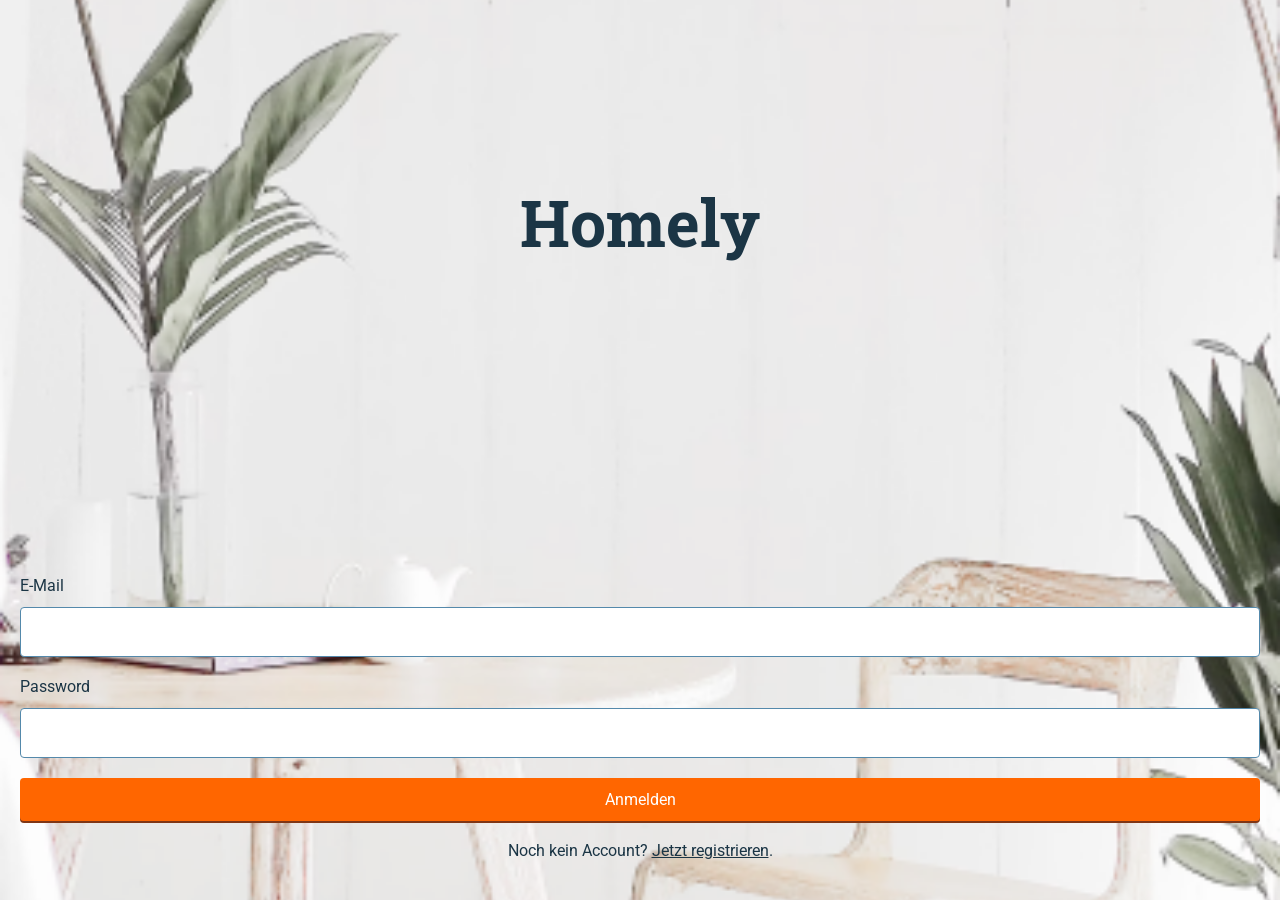
==== login.html @ 323276dc "init" ====
<!DOCTYPE html>
<html lang="en">
  <head>
    <meta charset="UTF-8" />
    <meta name="viewport" content="width=device-width, initial-scale=1.0" />
    <title>Login</title>
    <link rel="preconnect" href="https://fonts.googleapis.com" />
    <link rel="preconnect" href="https://fonts.gstatic.com" crossorigin />
    <link
      href="https://fonts.googleapis.com/css2?family=Roboto+Slab:wght@100..900&family=Roboto:ital,wght@0,100..900;1,100..900&display=swap"
      rel="stylesheet"
    />
    <link rel="stylesheet" href="css/design_system.css" />
    <link rel="stylesheet" href="css/style.css" />
    <link rel="stylesheet" href="css/login_register.css" />
  </head>
  <body>
    <div class="login-container">
      <!-- Brand Header -->
      <div class="brand">
        <h1 class="brand-title">Homely</h1>
      </div>

      <!-- Login Form -->
      <form id="loginForm" class="login-form">
        <div class="form-group">
          <label for="email" class="">E-Mail</label>
          <input
            type="email"
            id="email"
            class="form-input"
            placeholder=""
            required
          />
        </div>
        <div class="form-group">
          <label for="password" class="">Password</label>
          <input
            type="password"
            id="password"
            class="form-input"
            placeholder=""
            required
          />
        </div>
        <button type="submit" class="form-button">Anmelden</button>
        <p class="form-link">
          Noch kein Account?
          <a href="register.html">Jetzt registrieren</a>.
        </p>
      </form>
    </div>

    <script src="js/login.js"></script>
  </body>
</html>
---- css/design_system.css ----
/* Add this at the top of the file */

/* IM Primitives */
:root {
  /* Mode 1 */
  /* color */
  --color-blue-100: #c9eaff;
  --color-blue-300: #83bade;
  --color-blue-500: #5489ab;
  --color-blue-700: #2f5b77;
  --color-blue-900: #1b3545;
  --color-grayscale-black: #000000;
  --color-grayscale-white: #ffffff;
  --color-orange-100: #ffb391;
  --color-orange-300: #ff8f5e;
  --color-orange-500: #ff6724;
  --color-orange-700: #bf5020;
  --color-orange-900: #803615;
  --color-red-100: #ffabbe;
  --color-red-300: #ff7898;
  --color-red-500: #ff003c;
  --color-red-700: #bf1f44;
  --color-red-900: #661629;
  --color-turquoise-100: #abfff7;
  --color-turquoise-300: #78fff1;
  --color-turquoise-500: #00d9c4;
  --color-turquoise-700: #31998f;
  --color-turquoise-900: #16665e;
  /* string */
  --type-family-body: "Roboto", sans-serif;
  --type-family-heading: "Roboto Slab", serif;
  --type-weight-body: Regular;
  --type-weight-heading: Medium;
  --type-weight-label: Medium;
  --type-weight-label-s: Semibold;
}
/* IM Responsive */
:root {
  /* mobile */
  /* number */
  --border-radius-s: 0.5rem;
  --border-radius-m: 1rem;
  --border-radius-l: 2rem;
  --border-width-s: 0.0625rem;
  --border-width-m: 0.1875rem;
  --border-width-l: 0.3125rem;
  --spacing-xxxxs: 0.25rem;
  --spacing-xxxs: 0.5rem;
  --spacing-xxs: 0.75rem;
  --spacing-xs: 1rem;
  --spacing-s: 1.25rem;
  --spacing-m: 1.5rem;
  --spacing-l: 1.75rem;
  --spacing-xl: 2rem;
  --spacing-xxl: 2.25rem;
  --spacing-xxxl: 2.5rem;
  --spacing-j: 3rem;
  --spacing-xj: 3.5rem;
  --spacing-xxj: 4rem;
  --spacing-xxxj: 4.5rem;
  --type-line-height-body-s: 1.0938rem;
  --type-line-height-body: 1.25rem;
  --type-line-height-h6: 1.625rem;
  --type-line-height-h5: 1.75rem;
  --type-line-height-body-l: 1.875rem;
  --type-line-height-h4: 2rem;
  --type-line-height-h3: 2.5rem;
  --type-line-height-h2: 3rem;
  --type-line-height-h1: 4rem;
  --type-paragraph-spacing-body-s: var(--spacing-xxxs);
  --type-paragraph-spacing-body: var(--spacing-xxs);
  --type-paragraph-spacing-h6: var(--spacing-xxs);
  --type-paragraph-spacing-body-l: var(--spacing-xs);
  --type-paragraph-spacing-h5: var(--spacing-xs);
  --type-paragraph-spacing-h3: var(--spacing-s);
  --type-paragraph-spacing-h4: var(--spacing-s);
  --type-paragraph-spacing-h1: var(--spacing-m);
  --type-paragraph-spacing-h2: var(--spacing-m);
  --type-size-body-s: 0.875rem;
  --type-size-body: 1rem;
  --type-size-h6: 1.25rem;
  --type-size-body-l: 1.5rem;
  --type-size-h5: 1.5rem;
  --type-size-h4: 1.75rem;
  --type-size-h3: 2rem;
  --type-size-h2: 2.5rem;
  --type-size-h1: 3rem;
}
/* IM Brand */
:root {
  /* light */
  /* color */
  --color-neutral-background: var(--color-blue-100);
  --color-neutral-black: var(--color-grayscale-black);
  --color-neutral-line: var(--color-blue-500);
  --color-neutral-line-light: var(--color-blue-300);
  --color-neutral-text: var(--color-blue-900);
  --color-neutral-text-inverted: var(--color-grayscale-white);
  --color-neutral-text-light: var(--color-blue-700);
  --color-neutral-white: var(--color-grayscale-white);
  --color-primary-default: var(--color-orange-500);
  --color-primary-hover: var(--color-orange-300);
  --color-primary-shadow: var(--color-orange-900);
  --color-secondary-default: var(--color-turquoise-500);
  --color-secondary-hover: var(--color-turquoise-300);
  --color-secondary-shadow: var(--color-turquoise-900);
  --color-status-error-background: var(--color-red-100);
  --color-status-error-border: var(--color-red-700);
  --color-status-error-text: var(--color-red-900);
  --color-status-success-background: var(--color-turquoise-100);
  --color-status-success-border: var(--color-turquoise-700);
  --color-status-success-text: var(--color-turquoise-900);
  --color-status-warning-background: var(--color-orange-100);
  --color-status-warning-border: var(--color-orange-700);
  --color-status-warning-text: var(--color-orange-900);
}
---- css/style.css ----
/* General Reset */
* {
  margin: 0;
  padding: 0;
  box-sizing: border-box;
  font-family: var(--type-family-body);
}

/* Body Styling */
body {
  background-color: var(--color-neutral-background);
  min-height: 100vh;
  width: 100vw;
  overflow-x: hidden;
  font-family: var(--type-family-body);
}

h1 {
  font-size: var(--type-size-h1);
  line-height: var(--type-line-height-h1);
  color: var(--color-neutral-text);
  font-family: var(--type-family-heading);
  margin: var(--spacing-s);
}

h2 {
  font-size: var(--type-size-h2);
  line-height: var(--type-line-height-h2);
  color: var(--color-neutral-text);
  font-family: var(--type-family-heading);
  margin: var(--spacing-s);
}

h3 {
  font-size: var(--type-size-h3);
  line-height: var(--type-line-height-h3);
  color: var(--color-neutral-text);
  font-family: var(--type-family-heading);
  margin: var(--spacing-s);
}

h4 {
  font-size: var(--type-size-h4);
  line-height: var(--type-line-height-h4);
  color: var(--color-neutral-text);
  font-family: var(--type-family-heading);
  margin: var(--spacing-s);
}

h5 {
  font-size: var(--type-size-h5);
  line-height: var(--type-line-height-h5);
  color: var(--color-neutral-text);
  font-family: var(--type-family-heading);
  margin-bottom: var(--spacing-s);
}

a {
  color: var(--color-neutral-text);
}

p {
  color: var(--color-neutral-text);
}

input {
  width: 100%;
  padding: 8px;
  border: 1px solid #ddd;
  border-radius: 4px;
  height: 50px;
  font-family: var(--type-family-body);
  color: var(--color-neutral-text);
  border: 1px solid var(--color-neutral-line);
}

label {
  display: block;
  font-family: var(--type-family-body);
  color: var(--color-neutral-text);
  font-weight: var(--type-weight-label);
  padding-bottom: var(--spacing-xxs);
}

th {
  color: var(--color-neutral-text);
  font-weight: var(--type-weight-body);
}

td {
  color: var(--color-neutral-text);
}

.category-section {
  margin: none;
}

.category-header {
  font-size: 2rem;
  color: var(--color-neutral-text);
  font-weight: bold;
}

.tasks-grid {
  display: grid;
  grid-template-columns: repeat(3, 1fr);
  gap: var(--spacing-m);
  padding: var(--spacing-m);
  max-width: 1200px;
  margin: 0 auto;
}

.task-button {
  aspect-ratio: 1;
  padding: var(--spacing-s);
  border: none;
  border-radius: 16px;
  background-color: #2a353d;
  color: white;
  cursor: pointer;
  transition: transform 0.2s ease;
  display: flex;
  flex-direction: column;
  justify-content: center;
  align-items: center;
  text-align: center;
  box-shadow: 0 4px 12px rgba(0, 0, 0, 0.1);
  width: 100%;
  min-width: 50px;
  max-width: 200px;
  margin: 0 auto;
}

.task-button:hover {
  transform: translateY(-4px);
}

.task-button .emoji {
  font-size: 2.5rem;
  margin-bottom: var(--spacing-xs);
}

.task-button .task-name {
  font-size: 0.8rem;
  font-weight: bold;
  margin: var(--spacing-xs) 0;
  padding: 0 var(--spacing-xs);
}

.task-score {
  font-size: 1rem;
  font-weight: bold;
}
---- css/login_register.css ----
/* Login Container */
.login-container {
  display: flex;
  flex-direction: column;
  justify-content: space-between; /* Space between header and form */
  background: white;
  padding: 20px;
  width: 100%;
  min-height: 100vh;
  text-align: center;
  background-image: url(../assets/background.png);
  background-size: cover;
  background-position: center;
  background-repeat: no-repeat;
}

/* Header and Brand */
.brand {
  margin-top: 150px;
}

.brand-title {
  font-size: 64px;
  font-weight: bold;
  color: var(--color-neutral-text);
  font-family: var(--type-family-heading);
}

/* Form Styling */
.login-form {
  margin-top: auto;
  margin-bottom: 20px;
  text-align: center;
}

.form-group {
  text-align: left;
  padding-bottom: var(--spacing-s);
}

/* Button Styling */
.form-button {
  width: 100%;
  padding: 12px;
  font-size: 16px;
  font-weight: var(--type-weight-label);
  color: white;
  background-color: #ff6600;
  border: none;
  border-radius: 4px;
  cursor: pointer;
  transition: background-color 0.3s ease;
  box-shadow: 0px 2px 0px #803615;
}

.form-button:hover {
  background-color: #e65a00;
}

.form-link {
  font-size: var(--type-size-body);
  margin-top: var(--spacing-s);
}
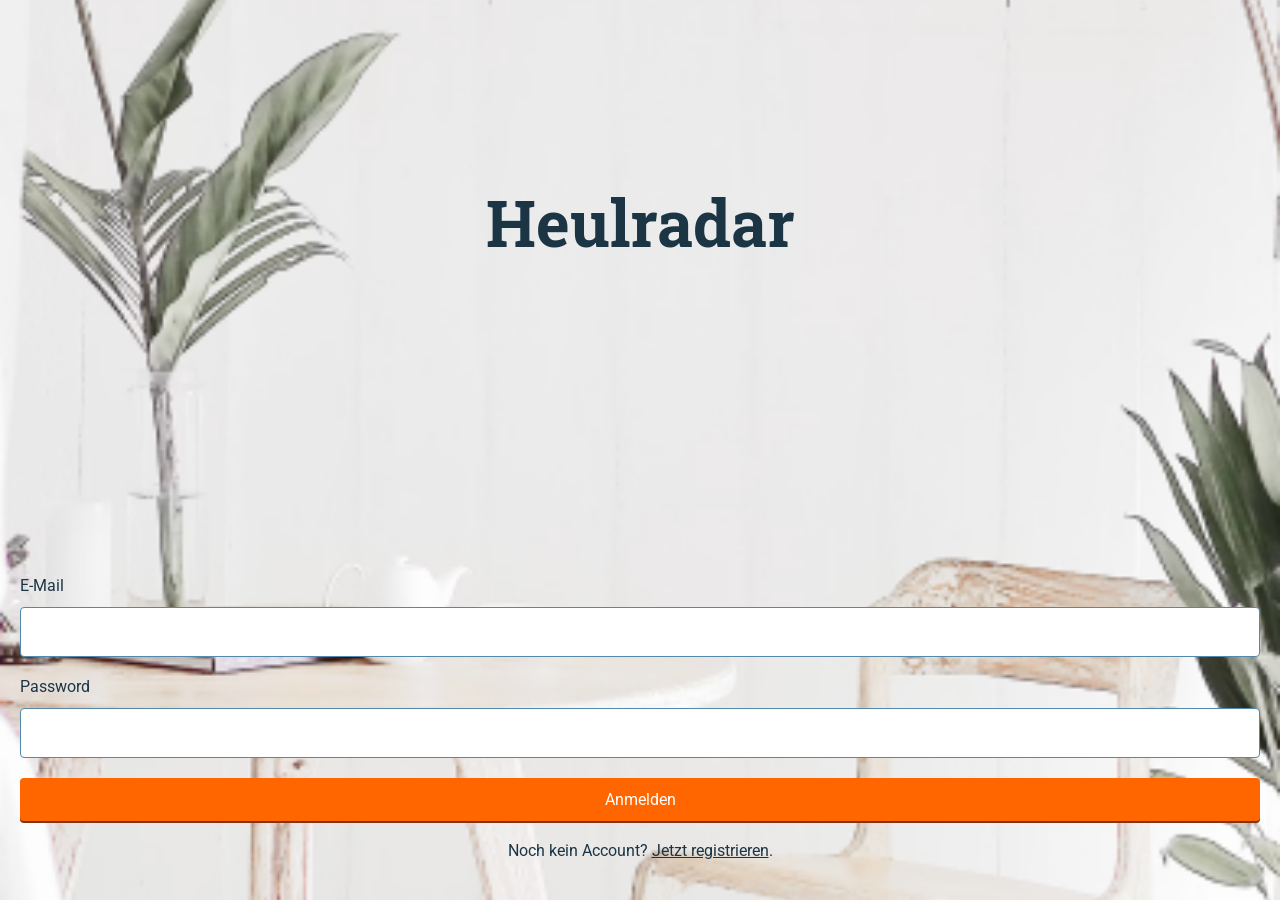
==== commit fc5dc5aa: "update seed" ====
--- a/login.html
+++ b/login.html
@@ -3,7 +3,7 @@
   <head>
     <meta charset="UTF-8" />
     <meta name="viewport" content="width=device-width, initial-scale=1.0" />
-    <title>Login</title>
+    <title>Heulradar</title>
     <link rel="preconnect" href="https://fonts.googleapis.com" />
     <link rel="preconnect" href="https://fonts.gstatic.com" crossorigin />
     <link
@@ -18,7 +18,7 @@
     <div class="login-container">
       <!-- Brand Header -->
       <div class="brand">
-        <h1 class="brand-title">Homely</h1>
+        <h1 class="brand-title">Heulradar</h1>
       </div>
 
       <!-- Login Form -->
--- a/css/style.css
+++ b/css/style.css
@@ -74,6 +74,35 @@
   border: 1px solid var(--color-neutral-line);
 }
 
+input[type="checkbox"] {
+  width: 20px;
+  height: 20px;
+  appearance: none;
+  -webkit-appearance: none;
+  border: 2px solid var(--color-neutral-line);
+  border-radius: 4px;
+  background: white;
+  cursor: pointer;
+  position: relative;
+}
+
+input[type="checkbox"]:checked {
+  background: var(--color-primary-default);
+  border-color: var(--color-primary-default);
+}
+
+input[type="checkbox"]:checked::after {
+  content: "";
+  position: absolute;
+  left: 5px;
+  top: 2px;
+  width: 4px;
+  height: 8px;
+  border: solid white;
+  border-width: 0 2px 2px 0;
+  transform: rotate(45deg);
+}
+
 label {
   display: block;
   font-family: var(--type-family-body);
@@ -91,63 +120,8 @@
   color: var(--color-neutral-text);
 }
 
-.category-section {
-  margin: none;
+.chart-container {
+  max-width: 600px;
+  margin: 0 auto;
+  padding: 20px;
 }
-
-.category-header {
-  font-size: 2rem;
-  color: var(--color-neutral-text);
-  font-weight: bold;
-}
-
-.tasks-grid {
-  display: grid;
-  grid-template-columns: repeat(3, 1fr);
-  gap: var(--spacing-m);
-  padding: var(--spacing-m);
-  max-width: 1200px;
-  margin: 0 auto;
-}
-
-.task-button {
-  aspect-ratio: 1;
-  padding: var(--spacing-s);
-  border: none;
-  border-radius: 16px;
-  background-color: #2a353d;
-  color: white;
-  cursor: pointer;
-  transition: transform 0.2s ease;
-  display: flex;
-  flex-direction: column;
-  justify-content: center;
-  align-items: center;
-  text-align: center;
-  box-shadow: 0 4px 12px rgba(0, 0, 0, 0.1);
-  width: 100%;
-  min-width: 50px;
-  max-width: 200px;
-  margin: 0 auto;
-}
-
-.task-button:hover {
-  transform: translateY(-4px);
-}
-
-.task-button .emoji {
-  font-size: 2.5rem;
-  margin-bottom: var(--spacing-xs);
-}
-
-.task-button .task-name {
-  font-size: 0.8rem;
-  font-weight: bold;
-  margin: var(--spacing-xs) 0;
-  padding: 0 var(--spacing-xs);
-}
-
-.task-score {
-  font-size: 1rem;
-  font-weight: bold;
-}
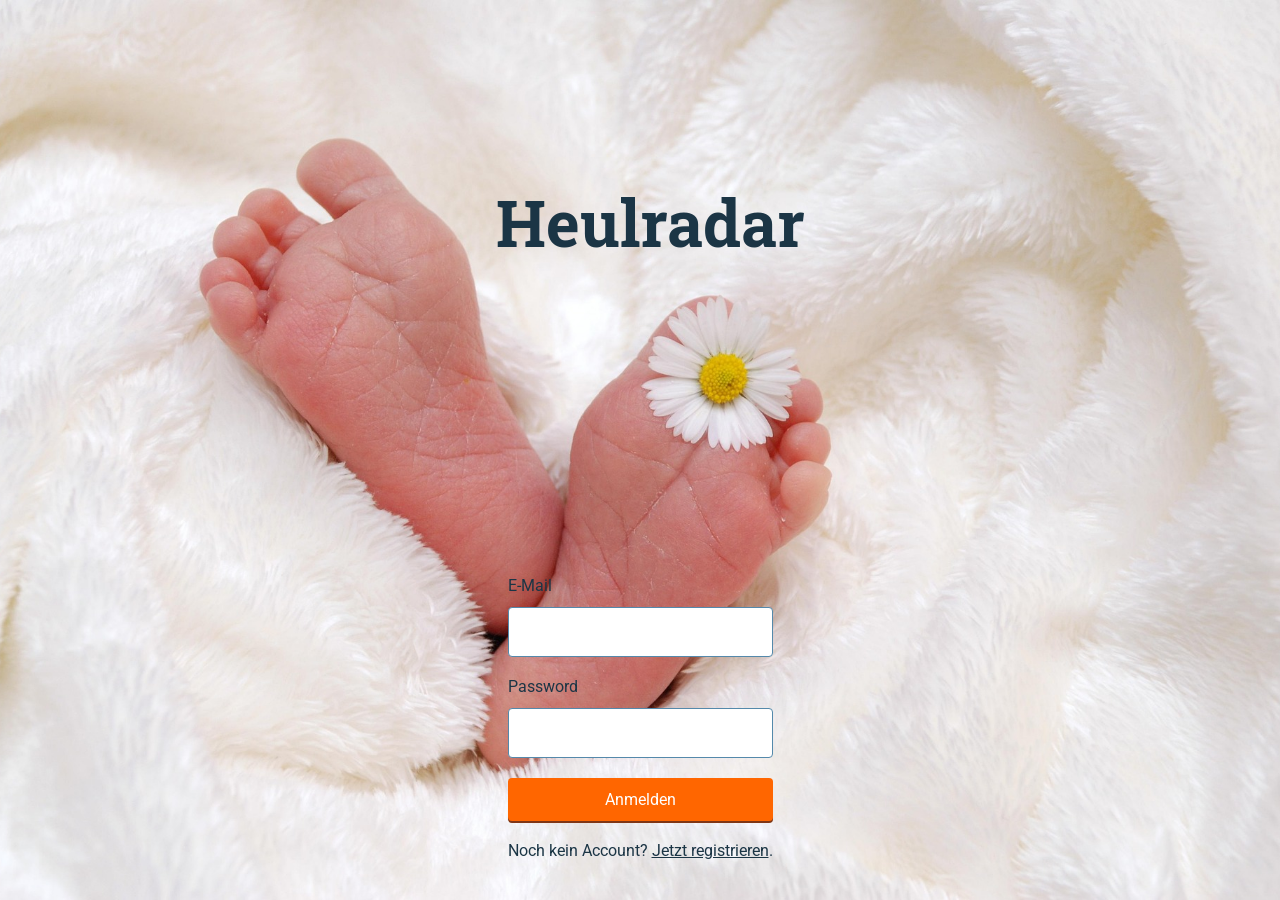
==== commit 4ac7ee50: "commented webapp files + added physco files" ====
--- a/login.html
+++ b/login.html
@@ -1,4 +1,15 @@
-<!DOCTYPE html>
+<!----------------------------------------------------
+* login.html
+- Anzeige einer Login-Seite
+- Eingabefelder für E-Mail und Passwort
+- Link zur Registrierung
+
+* Client-seitiger Code: wird dem Client vom Server bereitgestellt und auf dem Client ausgeführt
+* eingebundenes JS: js/login.js
+* eingebundenes CSS: css/design_system.css, css/style.css, css/login_register.css
+------------------------------------------------------>
+
+<!doctype html>
 <html lang="en">
   <head>
     <meta charset="UTF-8" />
--- a/css/design_system.css
+++ b/css/design_system.css
@@ -1,4 +1,7 @@
-/* Add this at the top of the file */
+/********************************************************
+ * css/design_system.css
+ * Eingebunden in: index.html, profile.html, settings.html, login.html, register.html
+ *********************************************************/
 
 /* IM Primitives */
 :root {
--- a/css/style.css
+++ b/css/style.css
@@ -1,3 +1,9 @@
+/*********************************************************
+ * css/style.css
+ * - definiert allgemeine Stile, Farben, Typo, Layout
+ * Eingebunden in: index.html, profile.html, login.html
+ *********************************************************/
+
 /* General Reset */
 * {
   margin: 0;
@@ -13,6 +19,7 @@
   width: 100vw;
   overflow-x: hidden;
   font-family: var(--type-family-body);
+  padding-bottom: 130px;
 }
 
 h1 {
@@ -125,3 +132,46 @@
   margin: 0 auto;
   padding: 20px;
 }
+
+.empty-state {
+  max-width: 600px;
+  margin: 0 auto;
+  padding: 0 20px 10px;
+  text-align: left;
+}
+
+.empty-state p {
+  font-size: var(--type-size-body);
+  color: var(--color-neutral-text);
+  margin-bottom: 12px;
+}
+
+.seed-btn-small {
+  padding: 6px 16px;
+  background-color: #fff;
+  color: var(--color-neutral-text);
+  border: 1px solid var(--color-neutral-line);
+  border-radius: 20px;
+  cursor: pointer;
+  font-size: 14px;
+  font-family: var(--type-family-body);
+}
+
+.seed-btn-small:hover {
+  background-color: #f5f5f5;
+}
+
+.seed-btn-small:disabled {
+  opacity: 0.5;
+  cursor: not-allowed;
+}
+
+/* Desktop: align h1 with the centered content blocks */
+@media (min-width: 600px) {
+  h1 {
+    max-width: 600px;
+    margin-left: auto;
+    margin-right: auto;
+    padding-left: 20px;
+  }
+}
--- a/css/login_register.css
+++ b/css/login_register.css
@@ -1,3 +1,13 @@
+/********************************************************
+ * css/login_register.css
+ * Eingebunden in: login.html, register.html
+ *********************************************************/
+
+/* Remove body padding on login/register pages so the background fills full height */
+body:has(.login-container) {
+  padding-bottom: 0;
+}
+
 /* Login Container */
 .login-container {
   display: flex;
@@ -8,7 +18,7 @@
   width: 100%;
   min-height: 100vh;
   text-align: center;
-  background-image: url(../assets/background.png);
+  background-image: url(../assets/background.jpg);
   background-size: cover;
   background-position: center;
   background-repeat: no-repeat;
@@ -61,3 +71,12 @@
   font-size: var(--type-size-body);
   margin-top: var(--spacing-s);
 }
+
+/* Desktop: constrain form and container width */
+@media (min-width: 600px) {
+  .login-form {
+    max-width: 600px;
+    margin-left: auto;
+    margin-right: auto;
+  }
+}
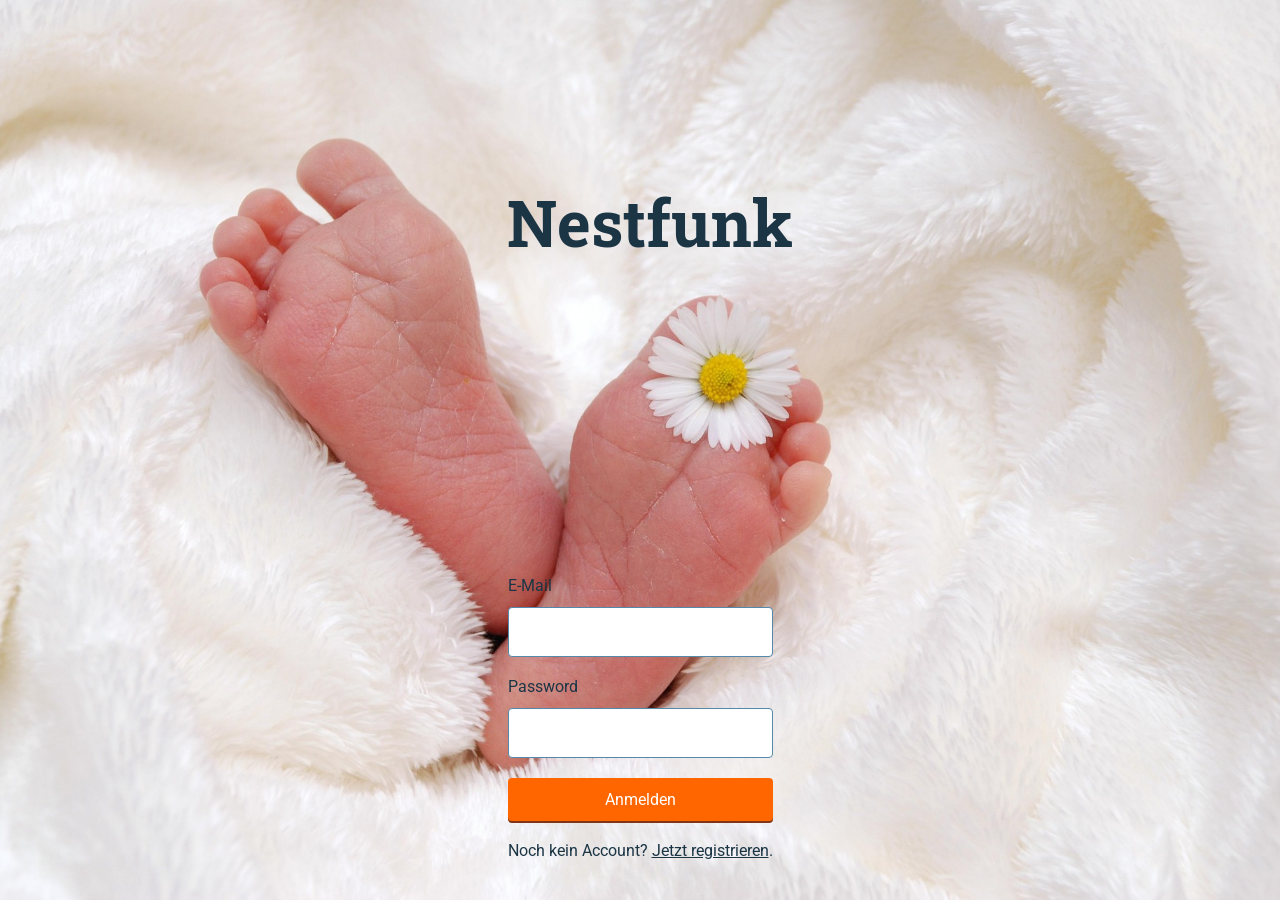
==== commit 94bf9ee1: "Nestfunk statt Heulradar" ====
--- a/login.html
+++ b/login.html
@@ -14,7 +14,7 @@
   <head>
     <meta charset="UTF-8" />
     <meta name="viewport" content="width=device-width, initial-scale=1.0" />
-    <title>Heulradar</title>
+    <title>Nestfunk</title>
     <link rel="preconnect" href="https://fonts.googleapis.com" />
     <link rel="preconnect" href="https://fonts.gstatic.com" crossorigin />
     <link
@@ -29,7 +29,7 @@
     <div class="login-container">
       <!-- Brand Header -->
       <div class="brand">
-        <h1 class="brand-title">Heulradar</h1>
+        <h1 class="brand-title">Nestfunk</h1>
       </div>
 
       <!-- Login Form -->
